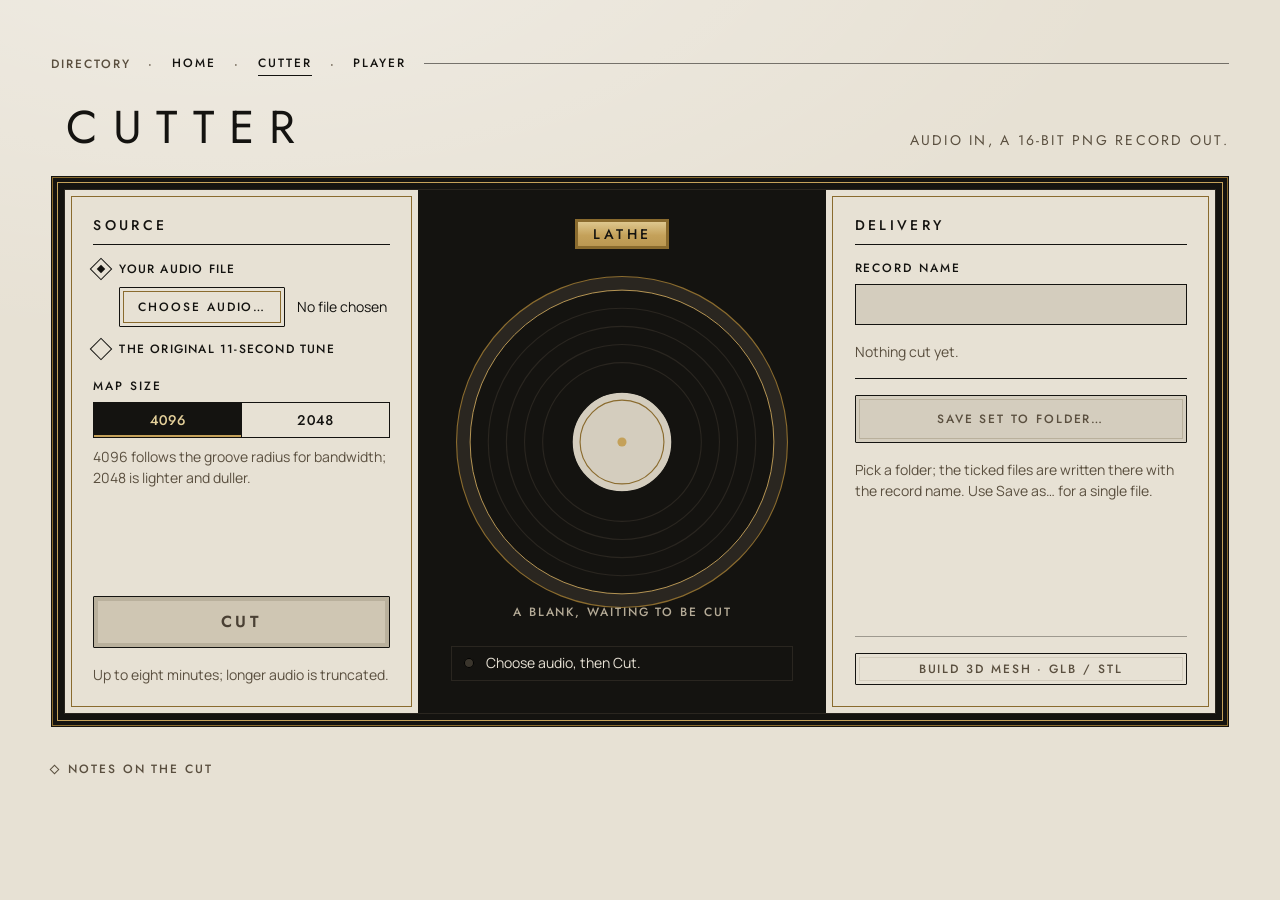
==== cutter.html @ d2ee46b8 "Make Vinyl Sim work on GitHub Pages with a short README. Serve the cutter and player as static pages" ====
<!doctype html>
<html lang="en-GB">
<head>
<meta charset="utf-8">
<meta name="viewport" content="width=device-width, initial-scale=1">
<title>Cutter — Vinyl Sim</title>
<link rel="stylesheet" href="static/deco.css">
<link rel="stylesheet" href="static/cutter.css">
</head>
<body class="room-cutter" data-state="idle">
<div class="atelier">
  <nav class="directory" aria-label="Directory">
    <span>Directory</span><span class="sep" aria-hidden="true">·</span>
    <a href="index.html">Home</a><span class="sep" aria-hidden="true">·</span>
    <span aria-current="page">Cutter</span><span class="sep" aria-hidden="true">·</span>
    <a href="player.html">Player</a>
  </nav>
  <header class="atelier-head">
    <h1 class="room-name">Cutter</h1>
    <p class="head-note">Audio in, a 16-bit PNG record out.</p>
  </header>

  <main id="desk" class="desk stepped black-core on-black">
    <div class="inset"><div class="core desk-core">

      <!-- 1 · Source -->
      <section class="cluster blotter" aria-labelledby="srcTitle">
        <h2 class="plate-title" id="srcTitle">Source</h2>
        <fieldset class="choice">
          <legend class="sr-only">Audio to cut</legend>
          <label class="option"><input type="radio" name="src" value="file" checked><span>Your audio file</span></label>
          <div class="file-row">
            <input id="audioFile" class="sr-only" type="file" accept="audio/*,.mp3,.wav,.flac,.ogg,.m4a" tabindex="-1">
            <button id="choose" class="btn" type="button">Choose audio…</button>
            <span id="fileName" class="file-name">No file chosen</span>
          </div>
          <label class="option"><input type="radio" name="src" value="sample"><span>The original 11-second tune</span></label>
        </fieldset>

        <div class="size">
          <span class="label" id="sizeLabel">Map size</span>
          <div class="plates" role="radiogroup" aria-labelledby="sizeLabel">
            <label><input type="radio" name="size" value="4096" checked><span>4096</span></label>
            <label><input type="radio" name="size" value="2048"><span>2048</span></label>
          </div>
          <p class="note" id="sizeNote">4096 follows the groove radius for bandwidth; 2048 is lighter and duller.</p>
        </div>

        <button id="cut" class="btn brass engage" type="button" disabled>Cut</button>
        <p class="note">Up to eight minutes; longer audio is truncated.</p>
      </section>

      <!-- 2 · Lathe -->
      <section class="cluster lathe" aria-labelledby="latheTitle">
        <h2 class="plate-title brass-plate" id="latheTitle">Lathe</h2>
        <div class="platter">
          <svg class="platter-art" viewBox="0 0 300 300" aria-hidden="true">
            <circle cx="150" cy="150" r="146" fill="#2A2620" stroke="#8A6B2E"/>
            <circle cx="150" cy="150" r="134" fill="#141310" stroke="#C4A15A" stroke-width=".8"/>
            <g class="blank-grooves" fill="none" stroke="#2A2620">
              <circle cx="150" cy="150" r="118"/><circle cx="150" cy="150" r="102"/><circle cx="150" cy="150" r="86"/><circle cx="150" cy="150" r="70"/>
            </g>
            <circle cx="150" cy="150" r="44" fill="#D4CDBE" stroke="#141310"/>
            <circle cx="150" cy="150" r="37" fill="none" stroke="#8A6B2E"/>
            <circle cx="150" cy="150" r="4" fill="#C4A15A"/>
          </svg>
          <img id="proof" class="proof" alt="Proof of the cut record" hidden>
          <p class="blank-caption">A blank, waiting to be cut</p>
        </div>

        <div class="indicator" aria-live="polite">
          <span class="lamp" id="lamp" data-state="off" aria-hidden="true"></span>
          <p id="status" class="readout">Choose audio, then Cut.</p>
        </div>

        <div id="traverseWrap" class="traverse-wrap" hidden>
          <div id="traverse" class="traverse" role="progressbar" aria-label="Cutting progress" aria-valuemin="0" aria-valuemax="100" aria-valuenow="0">
            <span class="stop" style="--at:.14"></span><span class="stop" style="--at:.72"></span><span class="stop" style="--at:.88"></span>
            <span class="carriage"></span>
          </div>
          <p class="traverse-meta"><span id="traverseText">Cutting</span><span id="elapsed" class="figures">0 s</span></p>
        </div>
      </section>

      <!-- 3 · Delivery -->
      <section class="cluster blotter delivery" aria-labelledby="delTitle">
        <h2 class="plate-title" id="delTitle">Delivery</h2>
        <label class="label" for="recordName">Record name</label>
        <input id="recordName" class="name-field" type="text" spellcheck="false" autocomplete="off" disabled>
        <p id="emptyFiles" class="note">Nothing cut yet.</p>
        <ul id="files" class="files"></ul>
        <button id="saveSet" class="btn dark-ink" type="button" disabled>Save set to folder…</button>
        <p class="note" id="saveHint">Pick a folder; the ticked files are written there with the record name. Use Save as… for a single file.</p>
        <p id="fault" class="notice" role="alert" hidden></p>
        <div class="secondary">
          <button id="build" class="btn small" type="button" disabled>Build 3D mesh · GLB / STL</button>
        </div>
      </section>

    </div></div>
  </main>

  <details class="caveats">
    <summary>Notes on the cut</summary>
    <div class="help"><ul>
      <li>The cut runs on this computer through <code>serve.py</code>. Uploaded audio is deleted once it is cut; nothing goes online.</li>
      <li>The groove master WAV is the prepared groove itself (mono, filtered, normalised), not a copy of your upload. Keep it and the JSON beside the PNG under the same name to play from the vector master.</li>
      <li>A PNG on its own still plays, traced from its pixels, but it is deliberately lo-fi rather than MP3 quality. A 4096 map cannot hold a whole LP of full-band grooves.</li>
      <li>The viewing picture is an 8-bit image with the paper label; it is not a record and the Player will refuse it.</li>
      <li>The 3D mesh is for printing or viewing in millimetres. It is not used for playback, and nothing here guarantees a physical print would play.</li>
    </ul></div>
  </details>
</div>
<script src="static/cutter.js"></script>
</body>
</html>
---- static/deco.css ----
/* Shared tokens + chrome for the three rooms. Early Art Deco, mid-1920s:
   ivory lacquer, piano-black lacquer, polished brass, thin black inlay. */
@font-face{font-family:"Jost";src:url("fonts/jost-wght.woff2") format("woff2");font-weight:100 900;font-style:normal;font-display:swap}
@font-face{font-family:"Manrope";src:url("fonts/manrope-wght.woff2") format("woff2");font-weight:200 800;font-style:normal;font-display:swap}

:root{
  /* Palette (contrast checked: ink/ivory 14.3, ink/recess 11.7, ivory/black 14.3,
     brass/black 7.6, ink/brass 7.6, muted ink/ivory 6.1, muted ivory/black 8.2,
     oxblood/ivory 6.1, focus brass-shadow/ivory 3.8). */
  --ivory:#E7E1D4; --ivory-recess:#D4CDBE;
  --black:#141310; --soft-black:#2A2620; --bakelite:#1d1612;
  --brass:#C4A15A; --brass-hi:#E4D09A; --brass-lo:#8A6B2E;
  --ink:#141310; --ink-muted:#5A4F3F; --ivory-muted:#B5AB97;
  --oxblood:#8B3530;
  --focus:var(--brass-lo);

  --display:"Jost","Futura","Century Gothic",sans-serif;
  --text:"Manrope","Segoe UI",system-ui,sans-serif;
  --track-plate:.24em; --track-label:.16em;

  --rule:1px; --inlay:1px solid var(--black);
  --step:6px;               /* one setback in the stepped frame */
  --ease:cubic-bezier(.2,.7,.1,1); --snap:120ms;
}
*,*::before,*::after{box-sizing:border-box}
html{background:var(--ivory);color:var(--ink)}
body{margin:0;min-height:100vh;font:400 16px/1.55 var(--text);background:var(--ivory);color:var(--ink);
  /* the one light: a clear lamp above and left */
  background-image:radial-gradient(120% 80% at 18% -10%,rgba(255,255,255,.38),rgba(255,255,255,0) 60%);
  background-attachment:fixed;-webkit-font-smoothing:antialiased}
.on-black{--focus:var(--brass);color:var(--ivory)}
:focus{outline:none}
:focus-visible{outline:2px solid var(--focus);outline-offset:3px}
@media (prefers-reduced-motion:reduce){*,*::before,*::after{animation:none!important;transition:none!important}}

.sr-only{position:absolute!important;width:1px;height:1px;margin:-1px;padding:0;overflow:hidden;clip:rect(0 0 0 0);white-space:nowrap;border:0}

/* Type roles */
.plate-title{font:500 14px/1 var(--display);letter-spacing:var(--track-plate);text-transform:uppercase;margin:0}
.room-name{font:400 clamp(30px,4.2vw,46px)/1 var(--display);letter-spacing:.32em;text-transform:uppercase;margin:0;padding-left:.32em /* balance tracking */}
.label{font:500 12px/1.2 var(--display);letter-spacing:var(--track-label);text-transform:uppercase}
.figures{font-family:var(--display);font-variant-numeric:tabular-nums lining-nums;font-feature-settings:"tnum" 1,"lnum" 1}
.help{font:400 14px/1.6 var(--text);color:var(--ink-muted);max-width:62ch}
.on-black .help{color:var(--ivory-muted)}

/* The one motif: stepped setback frame. Outer black, thin brass rule, inset. */
.stepped{position:relative;background:var(--black);padding:var(--step);
  box-shadow:inset 0 0 0 1px var(--black),inset 0 0 0 2px var(--brass-lo)}
.stepped>.inset{position:relative;border:1px solid var(--brass);padding:var(--step)}
.stepped>.inset>.core{position:relative;background:var(--ivory);border:var(--inlay)}
.stepped.black-core>.inset>.core{background:var(--black);border-color:var(--soft-black)}

/* Directory line shared by Cutter and Player */
.directory{display:flex;align-items:center;gap:18px;margin:0 0 28px;font:500 12px/1 var(--display);letter-spacing:var(--track-label);text-transform:uppercase;color:var(--ink-muted)}
.directory::after{content:"";flex:1;border-top:1px solid var(--black);opacity:.55}
.directory a{color:var(--ink);text-decoration:none;padding:6px 0;border-bottom:1px solid transparent}
.directory a:hover{border-bottom-color:var(--brass-lo)}
.directory [aria-current="page"]{color:var(--ink);border-bottom:1px solid var(--ink);padding:6px 0}
.directory .sep{color:var(--ink-muted)}

/* Controls */
button,input,select,textarea{font:inherit;color:inherit}
.btn{appearance:none;cursor:pointer;display:inline-flex;align-items:center;justify-content:center;gap:10px;min-height:40px;padding:0 18px;
  font:500 12px/1 var(--display);letter-spacing:var(--track-label);text-transform:uppercase;
  background:var(--ivory);color:var(--ink);border:1px solid var(--black);border-radius:1px;
  box-shadow:inset 0 0 0 3px var(--ivory),inset 0 0 0 4px var(--brass-lo);
  transition:background var(--snap) var(--ease),transform 60ms linear}
.btn:hover:not(:disabled){background:var(--ivory-recess)}
.btn:active:not(:disabled){transform:translateY(1px)}
.btn:disabled{cursor:default;color:var(--ink-muted);box-shadow:inset 0 0 0 3px var(--ivory),inset 0 0 0 4px var(--ivory-recess)}
.btn.dark{background:var(--soft-black);color:var(--ivory);border-color:var(--black);box-shadow:inset 0 0 0 3px var(--soft-black),inset 0 0 0 4px var(--brass-lo)}
.btn.dark:hover:not(:disabled){background:#353027}
.btn.dark:disabled{color:var(--ivory-muted);box-shadow:inset 0 0 0 3px var(--soft-black),inset 0 0 0 4px #3a352c}
/* The brass primary: polished metal plate, ink lettering */
.btn.brass{min-height:52px;padding:0 28px;font-size:16px;font-weight:600;letter-spacing:.22em;color:var(--ink);border:1px solid var(--black);
  background:linear-gradient(180deg,var(--brass-hi) 0%,var(--brass) 46%,#b8954f 54%,var(--brass) 100%);
  box-shadow:inset 0 0 0 3px rgba(20,19,16,0),inset 0 0 0 4px var(--brass-lo),inset 0 1px 0 5px rgba(255,255,255,.18)}
.btn.brass:hover:not(:disabled){background:linear-gradient(180deg,#ecdcaa 0%,#cdab64 46%,#c09c55 54%,#cdab64 100%)}
.btn.brass:disabled{color:#4a4034;background:#cfc6b3;box-shadow:inset 0 0 0 4px #b9b09c}
.on-black .btn.brass:disabled{background:#3a352c;color:var(--ivory-muted);box-shadow:inset 0 0 0 4px #4a443a}

/* Plate selectors (radio group styled as engraved plates) */
.plates{display:inline-grid;grid-auto-flow:column;border:1px solid var(--black);background:var(--black);gap:1px}
.plates label{position:relative;cursor:pointer}
.plates input{position:absolute;opacity:0;inset:0;margin:0;cursor:pointer}
.plates span{display:block;min-width:54px;padding:10px 12px;text-align:center;background:var(--ivory);
  font:500 14px/1 var(--display);letter-spacing:.08em;font-variant-numeric:tabular-nums lining-nums;transition:background var(--snap) var(--ease)}
.plates input:checked+span{background:var(--black);color:var(--brass-hi);box-shadow:inset 0 -2px 0 var(--brass)}
.plates input:focus-visible+span{outline:2px solid var(--focus);outline-offset:-5px}
.plates input:disabled+span{color:var(--ink-muted);background:var(--ivory-recess);cursor:default}
.plates input:disabled{cursor:default}
.plates input:checked:disabled+span{background:var(--soft-black);color:var(--ivory-muted);box-shadow:inset 0 -2px 0 var(--brass-lo)}

/* Grooved rail (range input) */
input[type=range].rail{appearance:none;-webkit-appearance:none;width:100%;height:24px;background:transparent;margin:0;cursor:pointer}
input[type=range].rail::-webkit-slider-runnable-track{height:6px;background:repeating-linear-gradient(90deg,var(--black) 0 1px,#2a2620 1px 4px);border:1px solid var(--black);box-shadow:0 1px 0 rgba(255,255,255,.5)}
input[type=range].rail::-moz-range-track{height:6px;background:repeating-linear-gradient(90deg,var(--black) 0 1px,#2a2620 1px 4px);border:1px solid var(--black)}
input[type=range].rail::-webkit-slider-thumb{-webkit-appearance:none;width:10px;height:22px;margin-top:-9px;background:linear-gradient(90deg,var(--brass-lo),var(--brass-hi) 45%,var(--brass) 60%,var(--brass-lo));border:1px solid var(--black);border-radius:0}
input[type=range].rail::-moz-range-thumb{width:10px;height:22px;background:linear-gradient(90deg,var(--brass-lo),var(--brass-hi) 45%,var(--brass) 60%,var(--brass-lo));border:1px solid var(--black);border-radius:0}
input[type=range].rail:disabled{cursor:default;opacity:.55}
input[type=range].rail:focus-visible{outline:2px solid var(--focus);outline-offset:2px}

/* Bakelite knob (drives a hidden native range; see knob.js) */
.knob-wrap{display:grid;justify-items:center;gap:8px}
.knob{--turn:0deg;position:relative;width:64px;height:64px;border-radius:50%;cursor:grab;touch-action:none;
  background:radial-gradient(circle at 36% 30%,#3b2e25 0%,var(--bakelite) 46%,#0c0907 100%);
  box-shadow:0 0 0 2px var(--black),0 0 0 3px var(--brass),0 0 0 5px var(--black),0 3px 6px rgba(20,19,16,.35)}
.knob::before{content:"";position:absolute;inset:9px;border-radius:50%;border:1px solid rgba(228,208,154,.22)}
.knob::after{content:"";position:absolute;left:50%;top:5px;width:3px;height:16px;margin-left:-1.5px;background:var(--brass-hi);transform-origin:50% 27px;transform:rotate(var(--turn))}
.knob[aria-disabled="true"]{cursor:default;opacity:.5}
.knob:active{cursor:grabbing}
.knob:focus-visible{outline:2px solid var(--focus);outline-offset:8px}

/* Engraved indicator */
.indicator{display:flex;align-items:center;gap:12px;padding:10px 16px;background:var(--black);color:var(--ivory);border:1px solid var(--black);box-shadow:inset 0 0 0 3px var(--black),inset 0 0 0 4px var(--soft-black)}
.lamp{flex:none;width:10px;height:10px;border-radius:50%;background:#3a352c;box-shadow:inset 0 0 0 1px #000}
.lamp[data-state="on"]{background:var(--brass-hi);box-shadow:0 0 6px rgba(228,208,154,.7)}
.lamp[data-state="busy"]{background:var(--brass);animation:lamp 900ms steps(2,jump-none) infinite}
.lamp[data-state="error"]{background:var(--oxblood);box-shadow:0 0 0 1px #c98577}
@keyframes lamp{50%{opacity:.35}}
.notice{margin:0;padding:10px 16px;border-left:3px solid var(--oxblood);background:var(--ivory);color:var(--oxblood);font:500 14px/1.5 var(--text)}
.notice[hidden]{display:none}

details.caveats{margin-top:28px;max-width:72ch}
details.caveats summary{cursor:pointer;list-style:none;display:inline-flex;align-items:center;gap:10px;font:500 12px/1 var(--display);letter-spacing:var(--track-label);text-transform:uppercase;color:var(--ink-muted);padding:6px 0}
details.caveats summary::-webkit-details-marker{display:none}
details.caveats summary::before{content:"";width:7px;height:7px;border:1px solid currentColor;transform:rotate(45deg);transition:background var(--snap)}
details.caveats[open] summary::before{background:currentColor}
details.caveats ul{margin:12px 0 0;padding-left:18px}
details.caveats li{margin:4px 0}

/* Touch: 44 px targets on small screens */
@media (max-width:600px),(pointer:coarse){
  .btn,.btn.small{min-height:44px}
  .plates span{padding:16px 12px}
  .directory a,.directory [aria-current="page"]{padding:16px 0}
  details.caveats summary{padding:16px 0}
  input[type=range].rail{height:44px}
}
---- static/cutter.css ----
/* Cutter: the 1925 recording atelier. A piano-black lacquered desk with brass
   bezels; ivory as blotters and plates. Precise, not industrial. */
.atelier{max-width:1380px;margin:0 auto;padding:clamp(22px,4vw,56px)}
.atelier-head{display:flex;align-items:flex-end;justify-content:space-between;gap:24px;flex-wrap:wrap;margin:0 0 26px}
.head-note{margin:0;font:400 14px/1.4 var(--display);letter-spacing:var(--track-label);text-transform:uppercase;color:var(--ink-muted)}

.desk .desk-core{display:grid;grid-template-columns:minmax(260px,1fr) minmax(300px,1.15fr) minmax(300px,1.1fr);gap:1px;background:var(--soft-black);border-color:var(--soft-black)}
@media (max-width:1100px){.desk .desk-core{grid-template-columns:1fr 1fr}.delivery{grid-column:1/-1}}
@media (max-width:700px){.desk .desk-core{grid-template-columns:1fr}}

.cluster{padding:clamp(20px,2.2vw,30px);display:flex;flex-direction:column;gap:16px;min-width:0}
.blotter{--focus:var(--brass-lo);background:var(--ivory);color:var(--ink);box-shadow:inset 0 0 0 6px var(--ivory),inset 0 0 0 7px var(--brass-lo)}
.blotter .plate-title{padding-bottom:12px;border-bottom:1px solid var(--black)}
.lathe{background:var(--black);color:var(--ivory);align-items:stretch}
.brass-plate{align-self:center;padding:8px 18px;color:var(--ink);background:linear-gradient(180deg,var(--brass-hi),var(--brass) 55%,#b8954f);border:1px solid var(--black);box-shadow:inset 0 0 0 2px rgba(20,19,16,0),inset 0 0 0 3px var(--brass-lo)}
.note{margin:0;font:400 14px/1.5 var(--text);color:var(--ink-muted)}

/* Source */
.choice{border:0;margin:0;padding:0;display:grid;gap:10px}
.option{display:flex;align-items:center;gap:10px;cursor:pointer;font:500 12px/1.3 var(--display);letter-spacing:.1em;text-transform:uppercase}
.option input{appearance:none;margin:0;width:16px;height:16px;border:1px solid var(--black);background:var(--ivory);display:grid;place-items:center;transform:rotate(45deg);cursor:pointer}
.option input::after{content:"";width:6px;height:6px;background:var(--black);transform:scale(0);transition:transform var(--snap) var(--ease)}
.option input:checked::after{transform:scale(1)}
.option input:focus-visible{outline:2px solid var(--focus);outline-offset:3px}
.file-row{display:flex;align-items:center;gap:12px;padding:0 0 4px 26px;flex-wrap:wrap}
.file-name{font:400 14px/1.3 var(--text);overflow-wrap:anywhere;min-width:0}
.size{display:grid;gap:8px;padding-top:6px}
.engage{margin-top:auto;width:100%;min-height:58px}
.btn.small{min-height:32px;padding:0 12px;font-size:12px}

/* Lathe geometry */
.platter{position:relative;width:min(100%,340px);aspect-ratio:1;margin:6px auto 4px}
.platter-art,.proof{position:absolute;inset:0;width:100%;height:100%}
.proof{border-radius:50%;object-fit:cover;clip-path:circle(48.6%);box-shadow:0 0 0 1px var(--brass)}
.blank-caption{position:absolute;left:0;right:0;bottom:-6px;margin:0;text-align:center;font:500 12px/1 var(--display);letter-spacing:var(--track-label);text-transform:uppercase;color:var(--ivory-muted)}
body:not([data-state="idle"]) .blank-caption{visibility:hidden}
body[data-state="cutting"] .blank-grooves{animation:turn 1.33s linear infinite;transform-origin:150px 150px;stroke:#3a352c;stroke-dasharray:3 5}
@keyframes turn{to{transform:rotate(360deg)}}
.lathe .indicator{margin-top:10px}
.lathe .readout{margin:0;font:400 14px/1.45 var(--text);color:var(--ivory)}

.traverse-wrap{display:grid;gap:8px}
.traverse-wrap[hidden]{display:none}
.traverse{--f:0;position:relative;height:16px;background:var(--soft-black);border:1px solid var(--brass-lo);box-shadow:inset 0 0 0 2px var(--black)}
.traverse::before{content:"";position:absolute;left:2px;top:2px;bottom:2px;width:calc((100% - 4px) * var(--f));background:linear-gradient(180deg,var(--brass-hi),var(--brass) 60%,var(--brass-lo));transition:width 240ms var(--ease)}
.traverse .stop{position:absolute;top:-5px;bottom:-5px;left:calc(var(--at) * 100%);width:1px;background:var(--brass-lo)}
.traverse .carriage{position:absolute;top:-6px;width:8px;height:24px;margin-left:-4px;left:calc(var(--f) * 100%);background:var(--ivory);border:1px solid var(--black);transition:left 240ms var(--ease)}
body[data-state="cutting"] .traverse .carriage{animation:lamp 900ms steps(2,jump-none) infinite}
.traverse-meta{margin:0;display:flex;justify-content:space-between;gap:12px;font:500 12px/1 var(--display);letter-spacing:var(--track-label);text-transform:uppercase;color:var(--ivory-muted)}

/* Delivery */
.name-field{width:100%;padding:10px 12px;margin-top:-8px;background:var(--ivory-recess);border:1px solid var(--black);border-radius:0;font:500 16px/1.2 var(--display);letter-spacing:.04em}
.name-field:disabled{color:var(--ink-muted)}
.files{list-style:none;margin:0;padding:0;border-top:1px solid var(--black)}
.files li{display:grid;grid-template-columns:auto 1fr auto;grid-template-areas:"box name size" "box name save";align-items:center;column-gap:12px;row-gap:6px;padding:12px 0;border-bottom:1px solid rgba(20,19,16,.35)}
.files input{grid-area:box;appearance:none;margin:0;width:16px;height:16px;border:1px solid var(--black);background:var(--ivory);cursor:pointer;display:grid;place-items:center}
.files input:checked{background:var(--black)}
.files input:checked::after{content:"";width:6px;height:6px;background:var(--brass)}
.files input:focus-visible{outline:2px solid var(--focus);outline-offset:3px}
.files label{grid-area:name;display:grid;gap:3px;cursor:pointer;min-width:0}
.fname{font:500 14px/1.25 var(--display);letter-spacing:.03em;overflow-wrap:anywhere}
.fnote{font:400 12px/1.4 var(--text);color:var(--ink-muted)}
.fsize{grid-area:size;justify-self:end;font-size:12px;color:var(--ink-muted)}
.files .btn{grid-area:save;justify-self:end}
.btn.dark-ink{width:100%;min-height:48px;background:var(--black);color:var(--ivory);box-shadow:inset 0 0 0 3px var(--black),inset 0 0 0 4px var(--brass)}
.btn.dark-ink:hover:not(:disabled){background:var(--soft-black)}
.btn.dark-ink:disabled{background:var(--ivory-recess);color:var(--ink-muted);box-shadow:inset 0 0 0 3px var(--ivory-recess),inset 0 0 0 4px #b9b09c}
.secondary{margin-top:auto;padding-top:16px;border-top:1px solid rgba(20,19,16,.35)}
.secondary .btn{width:100%}
code{font:400 14px/1 ui-monospace,Consolas,monospace}
.blotter .btn.brass:disabled{color:#4a4034;background:#cfc6b3;box-shadow:inset 0 0 0 4px #b9b09c}
@media (max-width:600px),(pointer:coarse){.files input,.option input{width:22px;height:22px}.files li{padding:14px 0}.option{min-height:44px}}
@media (max-width:600px),(pointer:coarse){.btn.small{min-height:44px}.name-field{min-height:44px}}
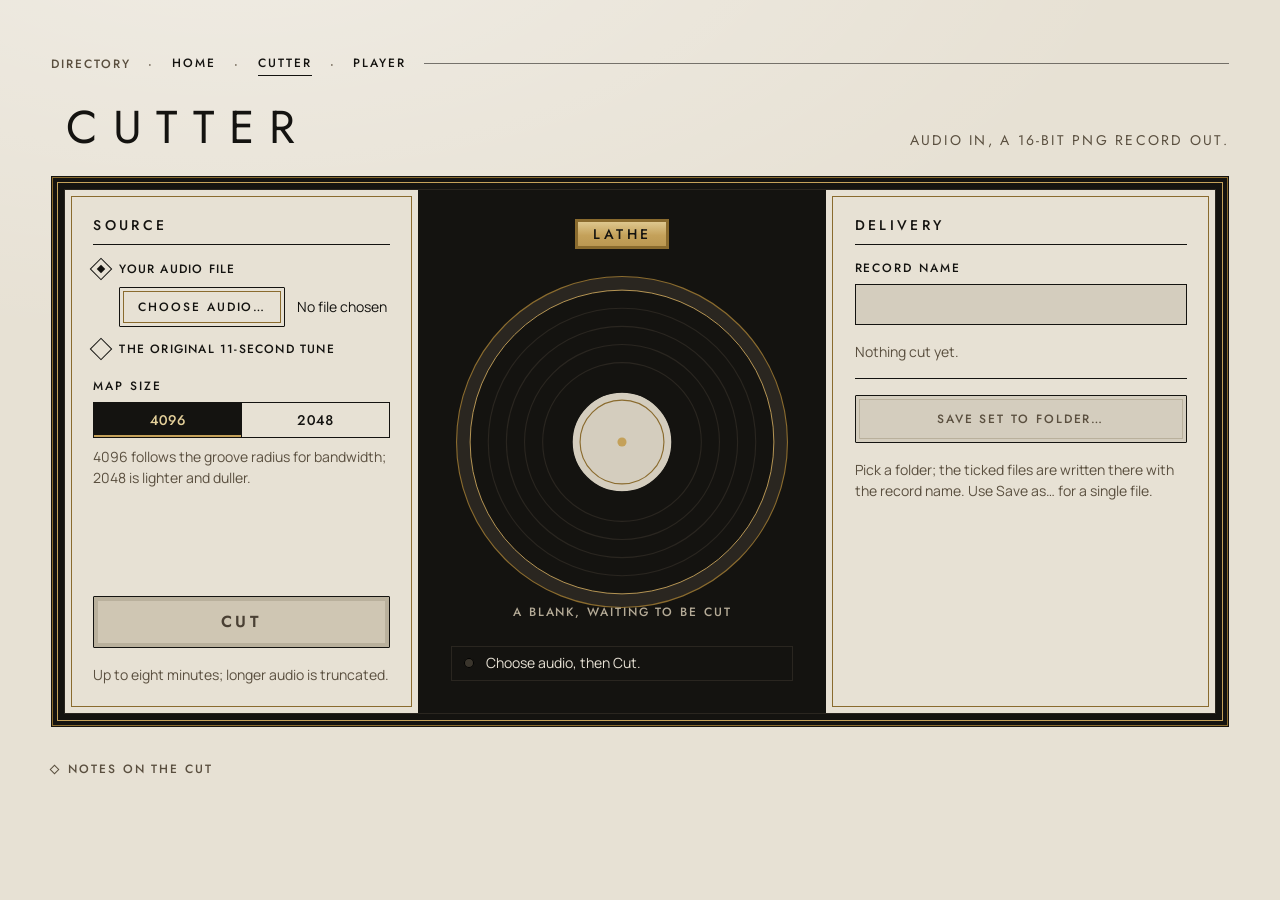
==== commit 1154bc4f: "Cut and open records in the browser on GitHub Pages; drop mesh export. Static hosting (no serve.py) " ====
--- a/cutter.html
+++ b/cutter.html
@@ -92,9 +92,6 @@
         <button id="saveSet" class="btn dark-ink" type="button" disabled>Save set to folder…</button>
         <p class="note" id="saveHint">Pick a folder; the ticked files are written there with the record name. Use Save as… for a single file.</p>
         <p id="fault" class="notice" role="alert" hidden></p>
-        <div class="secondary">
-          <button id="build" class="btn small" type="button" disabled>Build 3D mesh · GLB / STL</button>
-        </div>
       </section>
 
     </div></div>
@@ -103,14 +100,14 @@
   <details class="caveats">
     <summary>Notes on the cut</summary>
     <div class="help"><ul>
-      <li>The cut runs on this computer through <code>serve.py</code>. Uploaded audio is deleted once it is cut; nothing goes online.</li>
+      <li>The cut runs on your computer: through <code>serve.py</code> in the local app, or right in the browser on the live page. Your audio is never uploaded anywhere else.</li>
       <li>The groove master WAV is the prepared groove itself (mono, filtered, normalised), not a copy of your upload. Keep it and the JSON beside the PNG under the same name to play from the vector master.</li>
       <li>A PNG on its own still plays, traced from its pixels, but it is deliberately lo-fi rather than MP3 quality. A 4096 map cannot hold a whole LP of full-band grooves.</li>
       <li>The viewing picture is an 8-bit image with the paper label; it is not a record and the Player will refuse it.</li>
-      <li>The 3D mesh is for printing or viewing in millimetres. It is not used for playback, and nothing here guarantees a physical print would play.</li>
     </ul></div>
   </details>
 </div>
+<script src="static/vinyl-client.js"></script>
 <script src="static/cutter.js"></script>
 </body>
 </html>
--- a/static/cutter.css
+++ b/static/cutter.css
@@ -65,8 +65,6 @@
 .btn.dark-ink{width:100%;min-height:48px;background:var(--black);color:var(--ivory);box-shadow:inset 0 0 0 3px var(--black),inset 0 0 0 4px var(--brass)}
 .btn.dark-ink:hover:not(:disabled){background:var(--soft-black)}
 .btn.dark-ink:disabled{background:var(--ivory-recess);color:var(--ink-muted);box-shadow:inset 0 0 0 3px var(--ivory-recess),inset 0 0 0 4px #b9b09c}
-.secondary{margin-top:auto;padding-top:16px;border-top:1px solid rgba(20,19,16,.35)}
-.secondary .btn{width:100%}
 code{font:400 14px/1 ui-monospace,Consolas,monospace}
 .blotter .btn.brass:disabled{color:#4a4034;background:#cfc6b3;box-shadow:inset 0 0 0 4px #b9b09c}
 @media (max-width:600px),(pointer:coarse){.files input,.option input{width:22px;height:22px}.files li{padding:14px 0}.option{min-height:44px}}
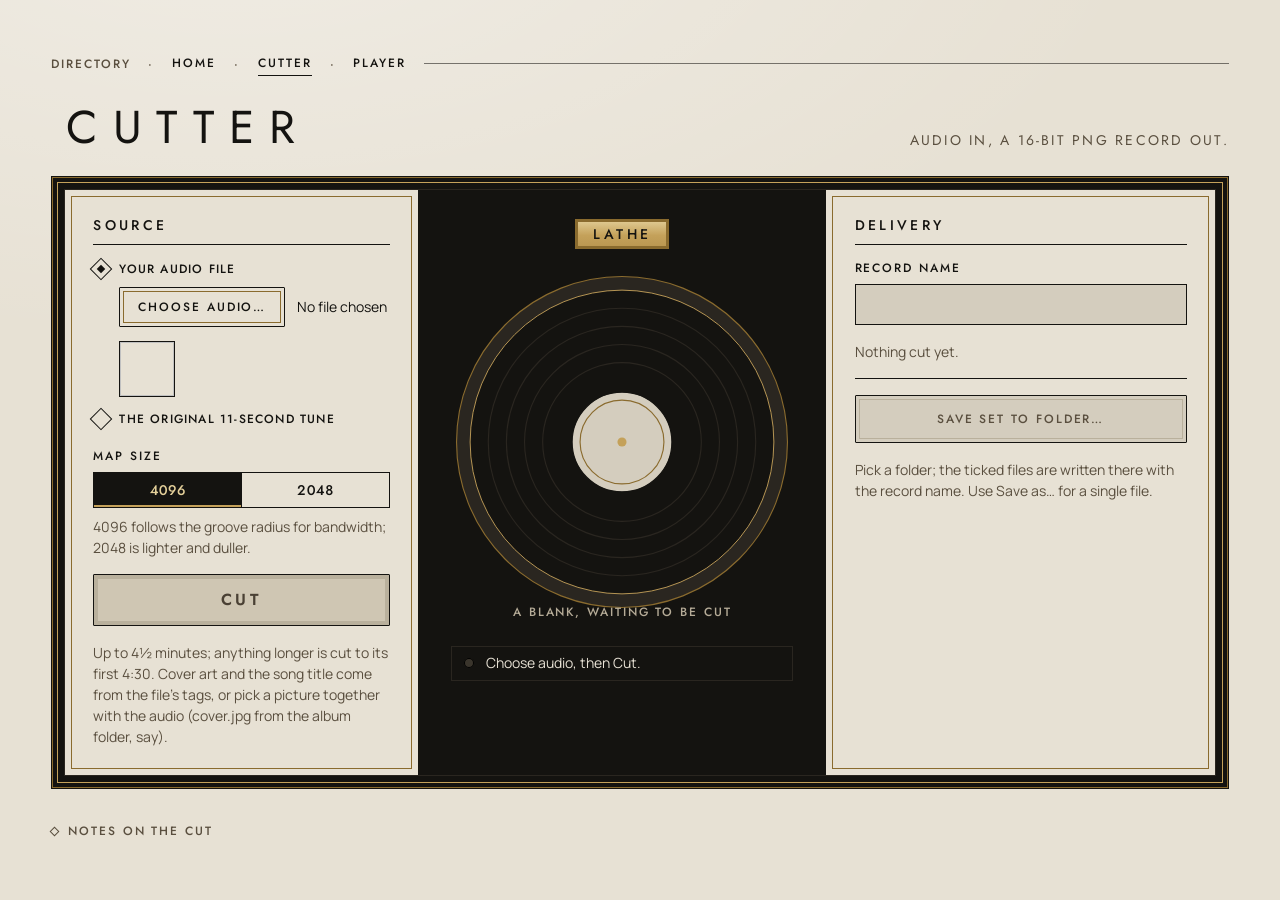
==== commit fe656cdf: "Add The Room, song tags and cover art, and a record shelf - room.html: the whole app in one scene (c" ====
--- a/cutter.html
+++ b/cutter.html
@@ -30,9 +30,13 @@
           <legend class="sr-only">Audio to cut</legend>
           <label class="option"><input type="radio" name="src" value="file" checked><span>Your audio file</span></label>
           <div class="file-row">
-            <input id="audioFile" class="sr-only" type="file" accept="audio/*,.mp3,.wav,.flac,.ogg,.m4a" tabindex="-1">
+            <input id="audioFile" class="sr-only" type="file" multiple accept="audio/*,.mp3,.wav,.flac,.ogg,.m4a,image/jpeg,image/png,image/webp" tabindex="-1">
             <button id="choose" class="btn" type="button">Choose audio…</button>
             <span id="fileName" class="file-name">No file chosen</span>
+          </div>
+          <div class="art-row" id="artRow" hidden>
+            <img id="artThumb" class="art-thumb" alt="">
+            <p class="note" id="artNote"></p>
           </div>
           <label class="option"><input type="radio" name="src" value="sample"><span>The original 11-second tune</span></label>
         </fieldset>
@@ -47,7 +51,7 @@
         </div>
 
         <button id="cut" class="btn brass engage" type="button" disabled>Cut</button>
-        <p class="note">Up to eight minutes; longer audio is truncated.</p>
+        <p class="note">Up to 4½ minutes; anything longer is cut to its first 4:30. Cover art and the song title come from the file’s tags, or pick a picture together with the audio (cover.jpg from the album folder, say).</p>
       </section>
 
       <!-- 2 · Lathe -->
@@ -107,6 +111,7 @@
     </ul></div>
   </details>
 </div>
+<script src="static/tags.js"></script>
 <script src="static/vinyl-client.js"></script>
 <script src="static/cutter.js"></script>
 </body>
--- a/static/cutter.css
+++ b/static/cutter.css
@@ -22,6 +22,9 @@
 .option input::after{content:"";width:6px;height:6px;background:var(--black);transform:scale(0);transition:transform var(--snap) var(--ease)}
 .option input:checked::after{transform:scale(1)}
 .option input:focus-visible{outline:2px solid var(--focus);outline-offset:3px}
+.art-row{display:flex;align-items:center;gap:12px;padding:0 0 4px 26px}
+.art-thumb{width:56px;height:56px;object-fit:cover;border:1px solid var(--black);box-shadow:inset 0 0 0 2px var(--ivory)}
+.art-row .note{margin:0}
 .file-row{display:flex;align-items:center;gap:12px;padding:0 0 4px 26px;flex-wrap:wrap}
 .file-name{font:400 14px/1.3 var(--text);overflow-wrap:anywhere;min-width:0}
 .size{display:grid;gap:8px;padding-top:6px}
